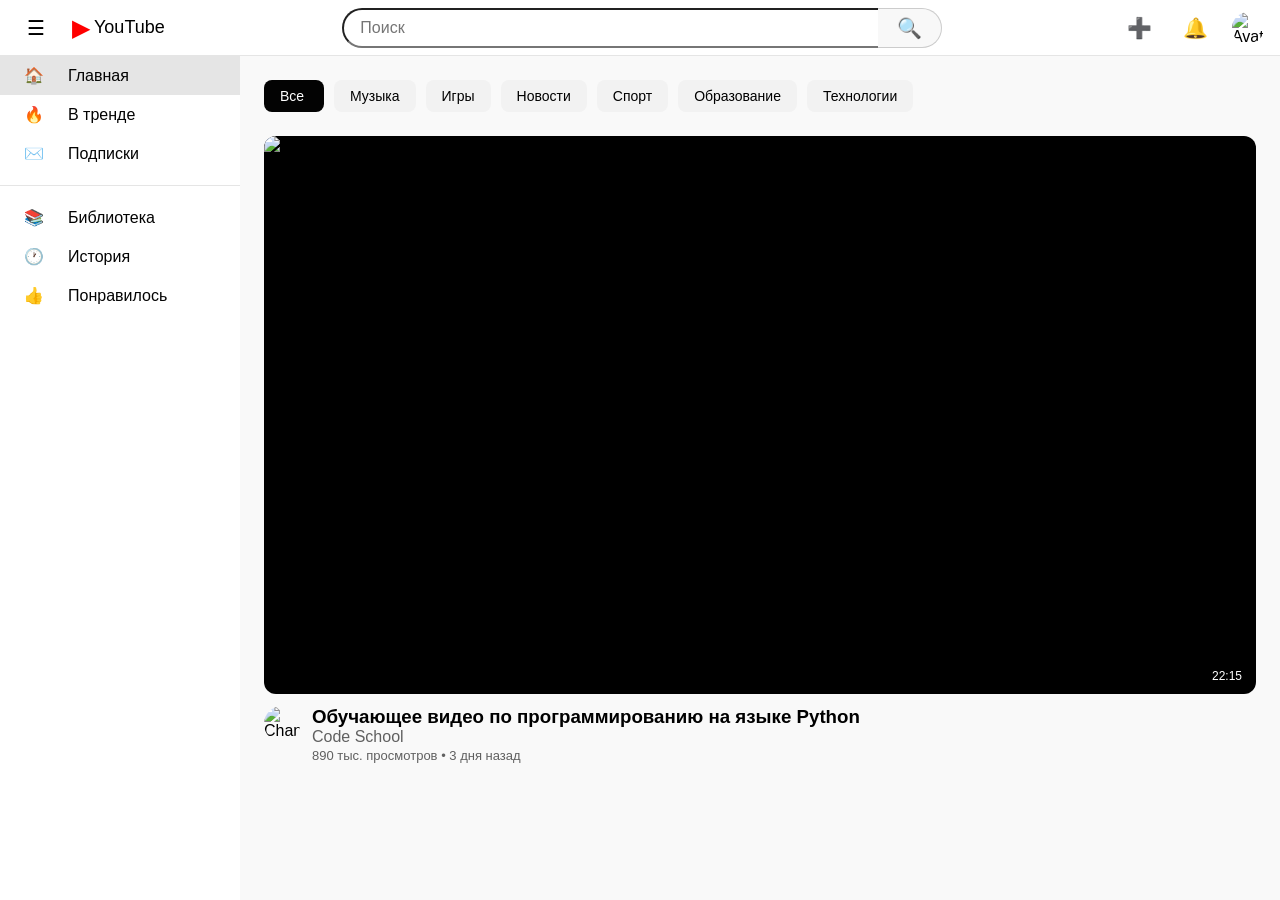
==== index.html @ 470efbcb "Step 11: Styled video card" ====
<!doctype html>
<html lang="ru-RU">
  <head>
    <meta charset="UTF-8" />
    <meta name="viewport" content="width=device-width, initial-scale=1.0" />
    <title>YouTube Clone</title>
    <link rel="stylesheet" href="style.css" />
  </head>
  <body>
    <header class="header">
      <div class="header-left">
        <button class="menu-btn">☰</button>
        <div class="logo">
          <span class="logo-icon">▶</span>
          <span class="logo-text">YouTube</span>
        </div>
      </div>
      <div class="header-center">
        <input type="text" placeholder="Поиск" class="search-input" />
        <button class="search-btn">🔍</button>
      </div>
      <div class="header-right">
        <button>➕</button>
        <button>🔔</button>
        <img
          src="https://encrypted-tbn0.gstatic.com/images?q=tbn:ANd9GcRNQoZ_eF4ZVub99aUtKo8WZSBSLWEiyr99UQ&s"
          alt="Avatar"
          class="avatar"
        />
      </div>
    </header>

    <div class="content">
      <aside class="sidebar">
        <nav>
          <a href="#" class="sidebar-link active">
            <span class="icon">🏠 </span>
            <span>Главная</span>
          </a>
          <a href="#" class="sidebar-link">
            <span class="icon">🔥 </span>
            <span>В тренде</span>
          </a>
          <a href="#" class="sidebar-link">
            <span class="icon">✉️</span>
            <span>Подписки</span>
          </a>
        </nav>
        <hr />
        <nav>
          <a href="#" class="sidebar-link">
            <span class="icon">📚 </span>
            <span>Библиотека</span>
          </a>
          <a href="#" class="sidebar-link">
            <span class="icon">🕐 </span>
            <span>История</span>
          </a>
          <a href="#" class="sidebar-link">
            <span class="icon">👍 </span>
            <span>Понравилось</span>
          </a>
        </nav>
      </aside>
      <main class="main">
        <div class="chips">
          <div class="chip active">Все</div>
          <div class="chip">Музыка</div>
          <div class="chip">Игры</div>
          <div class="chip">Новости</div>
          <div class="chip">Спорт</div>
          <div class="chip">Образование</div>
          <div class="chip">Технологии</div>
        </div>

        <div class="video-grid">
          <!-- Видео 1 -->
          <article class="video-card">
            <div class="thumbnail">
              <img src="https://placehold.ru/320x180" />
              <span class="duration">22:15</span>
            </div>
            <div class="video-info">
              <img
                src="https://placehold.ru/36"
                alt="Channel"
                class="channel-avatar"/>
              <div class="video-details">
                <h3 class="video-tite">
                  Обучающее видео по программированию на языке Python
                </h3>
                <p class="channel-name">Code School</p>
                <p class="video-meta">890 тыс. просмотров • 3 дня назад</p>
              </div>
            </div>
          </article>
        </div>
      </main>
    </div>
  </body>
</html>
---- style.css ----
* {
  margin: 0;
  padding: 0;
  box-sizing: border-box;
}

body {
  font-family: "Roboto", Arial, sans-serif;
  background-color: #f9f9f9;
}

.header {
  background-color: white;
  padding: 0 16px;
  height: 56px;
  display: flex;
  align-items: center;
  justify-content: space-between;
  border-bottom: 1px solid #e5e5e5;
}

.header-left,
.header-center,
.header-right {
  display: flex;
  align-items: center;
  gap: 16px;
}

.header-center {
  flex: 1;
  max-width: 600px;
  margin: 0 40px;
  gap: 0;
}

.search-input {
  flex: 1;
}

button {
  width: 40px;
  height: 40px;
  border: none;
  background: transparent;
  border-radius: 50%;
  cursor: pointer;
  display: flex;
  align-items: center;
  justify-content: center;
  font-size: 20px;
  transition: background-color 0.2s;
}

button :hover {
  background-color: #f2f2f2;
}

.logo {
  display: flex;
  align-items: center;
  gap: 4px;
  font-weight: 500;
  cursor: pointer;
  user-select: none;
}

.logo-icon {
  color: #ff0000;
  font-size: 24px;
}

.logo-text {
  font-size: 18px;
}

.avatar {
  width: 32px;
  height: 32px;
  border-radius: 50%;
  display: block;
}

.search-input {
  flex: 1;
  height: 40px;
  border-right: none;
  border-radius: 40px 0 0 40px;
  padding: 0 16px;
  font-size: 16px;
  outline: none;
}

.search-input focus {
  border-color: #065fd4;
}

.search-btn {
  width: 64px;
  height: 40px;
  border-radius: 0 40px 40px 0;
  border: 1px solid #ccc;
  border-left: none;
  background-color: #f8f8f8;
  cursor: pointer;
}

.search-btn :hover {
  background-color: #f0f0f0;
}

.content {
  display: flex;
}

.sidebar {
  width: 240px;
  background-color: white;
  padding: 12px 0x;
  height: calc(100vh - 56px);
  overflow-y: auto;
}

.sidebar nav {
  display: flex;
  flex-direction: column;
}

.sidebar-link {
  display: flex;
  align-items: center;
  gap: 24px;
  padding: 10px 24px;
  color: #030303;
  text-decoration: none;
  transition: background-color 0.2s;
}

.sidebar-link :hover {
  background-color: #f2f2f2;
}

.sidebar-link.active {
  background-color: #e5e5e5;
  font-weight: 500;
}

.sidebar hr {
  border: none;
  border-top: 1px solid #e5e5e5;
  margin: 12px 0;
}

.main {
  flex: 1;
  padding: 24px;
}

.chips {
  display: flex;
  gap: 10px;
  padding: 0;
  overflow-x: auto;
  white-space: nowrap;
  margin-bottom: 24px;
}

.chip {
  padding: 8px 16px;
  background-color: #f2f2f2;
  border: none;
  border-radius: 8px;
  cursor: pointer;
  font-size: 14px;
  white-space: nowrap;
  transition: background-color 0.2s;
  flex-shirk: 0;
  width: auto;
  min-width: 60px;
  test-align: center;
}

.chip :hover {
  background-color: #e5e5e5;
}

.chip.active {
  background-color: #030303;
  color: white;
}

.video-card {
  cursor: pinter;
}

.thumbnail {
  position: relative;
  width: 100%;
  aspect-ratio: 16 / 9;
  background-color: #000;
  border-radius: 12px;
  overflow: hidden;
}

.thumbnail img{
  width: 100%;
  heigth: 100%;
  object-fit: cover;
}

.duration {
  position: absolute;
  bottom: 8px;
  right: 8px;
  background-color: rgba(0, 0, 0, 0.8);
  color: white;
  padding: 3px 6px;
  border-radius: 4px;
  font-size: 12px;
  font-weight: 500;
}

.video-info {
  display: flex;
  gap: 12px;
  margin-top: 12px;
}

.channel-avatar {
  width: 36px;
  height: 36px;
  border-radius: 50%;
  flex-shrink: 0;
}

.video-details {
  flex: 1;
}

.video-title {
  font-size: 14px;
  font-weight: 500;
  line-height: 1.4;
  margin-bottom: 4px;
  color: #030303;
  display: -webkit-box;
  -webkit-line-clamp: 2;
  -webkit-box-orient: vertical;
  overflow :hidden;
}

.channel-name {
  font-size:13 px;
  color: #606060;
  margin-bottom: 2px;
}

.video-meta {
  font-size: 13px;
  color: #606060;
}
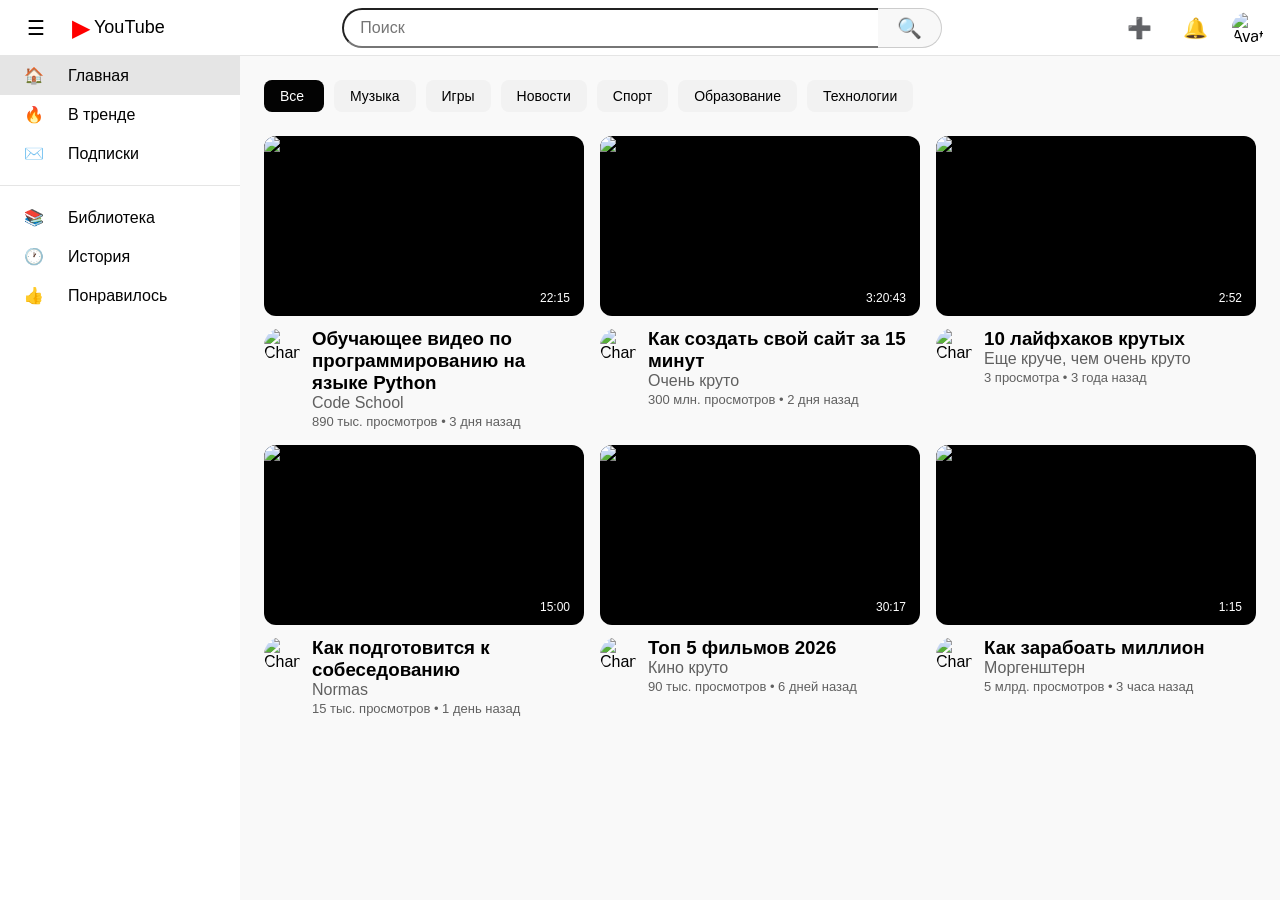
==== commit 562b9444: "Step 12: Added CSS Grid for video layout" ====
--- a/index.html
+++ b/index.html
@@ -94,6 +94,106 @@
               </div>
             </div>
           </article>
+          <!-- Видео 2 -->
+           <article class="video-card">
+            <div class="thumbnail">
+              <img src="https://placehold.ru/320x180" />
+              <span class="duration">3:20:43</span>
+            </div>
+            <div class="video-info">
+              <img
+                src="https://placehold.ru/36"
+                alt="Channel"
+                class="channel-avatar"/>
+              <div class="video-details">
+                <h3 class="video-tite">
+                  Как создать свой сайт за 15 минут
+                </h3>
+                <p class="channel-name">Очень круто</p>
+                <p class="video-meta">300 млн. просмотров • 2 дня назад</p>
+              </div>
+            </div>
+          </article>
+          <!-- Видео 3 -->
+           <article class="video-card">
+            <div class="thumbnail">
+              <img src="https://placehold.ru/320x180" />
+              <span class="duration">2:52</span>
+            </div>
+            <div class="video-info">
+              <img
+                src="https://placehold.ru/36"
+                alt="Channel"
+                class="channel-avatar"/>
+              <div class="video-details">
+                <h3 class="video-tite">
+                  10 лайфхаков крутых 
+                </h3>
+                <p class="channel-name">Еще круче, чем очень круто</p>
+                <p class="video-meta">3 просмотра • 3 года назад</p>
+              </div>
+            </div>
+          </article>
+          <!-- Видео 4 -->
+           <article class="video-card">
+            <div class="thumbnail">
+              <img src="https://placehold.ru/320x180" />
+              <span class="duration">15:00</span>
+            </div>
+            <div class="video-info">
+              <img
+                src="https://placehold.ru/36"
+                alt="Channel"
+                class="channel-avatar"/>
+              <div class="video-details">
+                <h3 class="video-tite">
+                  Как подготовится к собеседованию
+                </h3>
+                <p class="channel-name">Normas</p>
+                <p class="video-meta">15 тыс. просмотров • 1 день назад</p>
+              </div>
+            </div>
+          </article>
+          <!-- Видео 5 -->
+           <article class="video-card">
+            <div class="thumbnail">
+              <img src="https://placehold.ru/320x180" />
+              <span class="duration">30:17</span>
+            </div>
+            <div class="video-info">
+              <img
+                src="https://placehold.ru/36"
+                alt="Channel"
+                class="channel-avatar"/>
+              <div class="video-details">
+                <h3 class="video-tite">
+                  Топ 5 фильмов 2026
+                </h3>
+                <p class="channel-name">Кино круто</p>
+                <p class="video-meta">90 тыс. просмотров • 6 дней назад</p>
+              </div>
+            </div>
+          </article>
+          <!-- Видео 6 -->
+           <article class="video-card">
+            <div class="thumbnail">
+              <img src="https://placehold.ru/320x180" />
+              <span class="duration">1:15</span>
+            </div>
+            <div class="video-info">
+              <img
+                src="https://placehold.ru/36"
+                alt="Channel"
+                class="channel-avatar"/>
+              <div class="video-details">
+                <h3 class="video-tite">
+                  Как зарабоать миллион
+                </h3>
+                <p class="channel-name">Моргенштерн</p>
+                <p class="video-meta">5 млрд. просмотров • 3 часа назад</p>
+              </div>
+            </div>
+          </article>
         </div>
       </main>
     </div>
--- a/style.css
+++ b/style.css
@@ -258,4 +258,10 @@
 .video-meta {
   font-size: 13px;
   color: #606060;
+}
+
+.video-grid {
+  display: grid;
+  grid-template-columns: repeat(auto-fill, minmax(280px, 1fr));
+  gap: 16px;
 }
